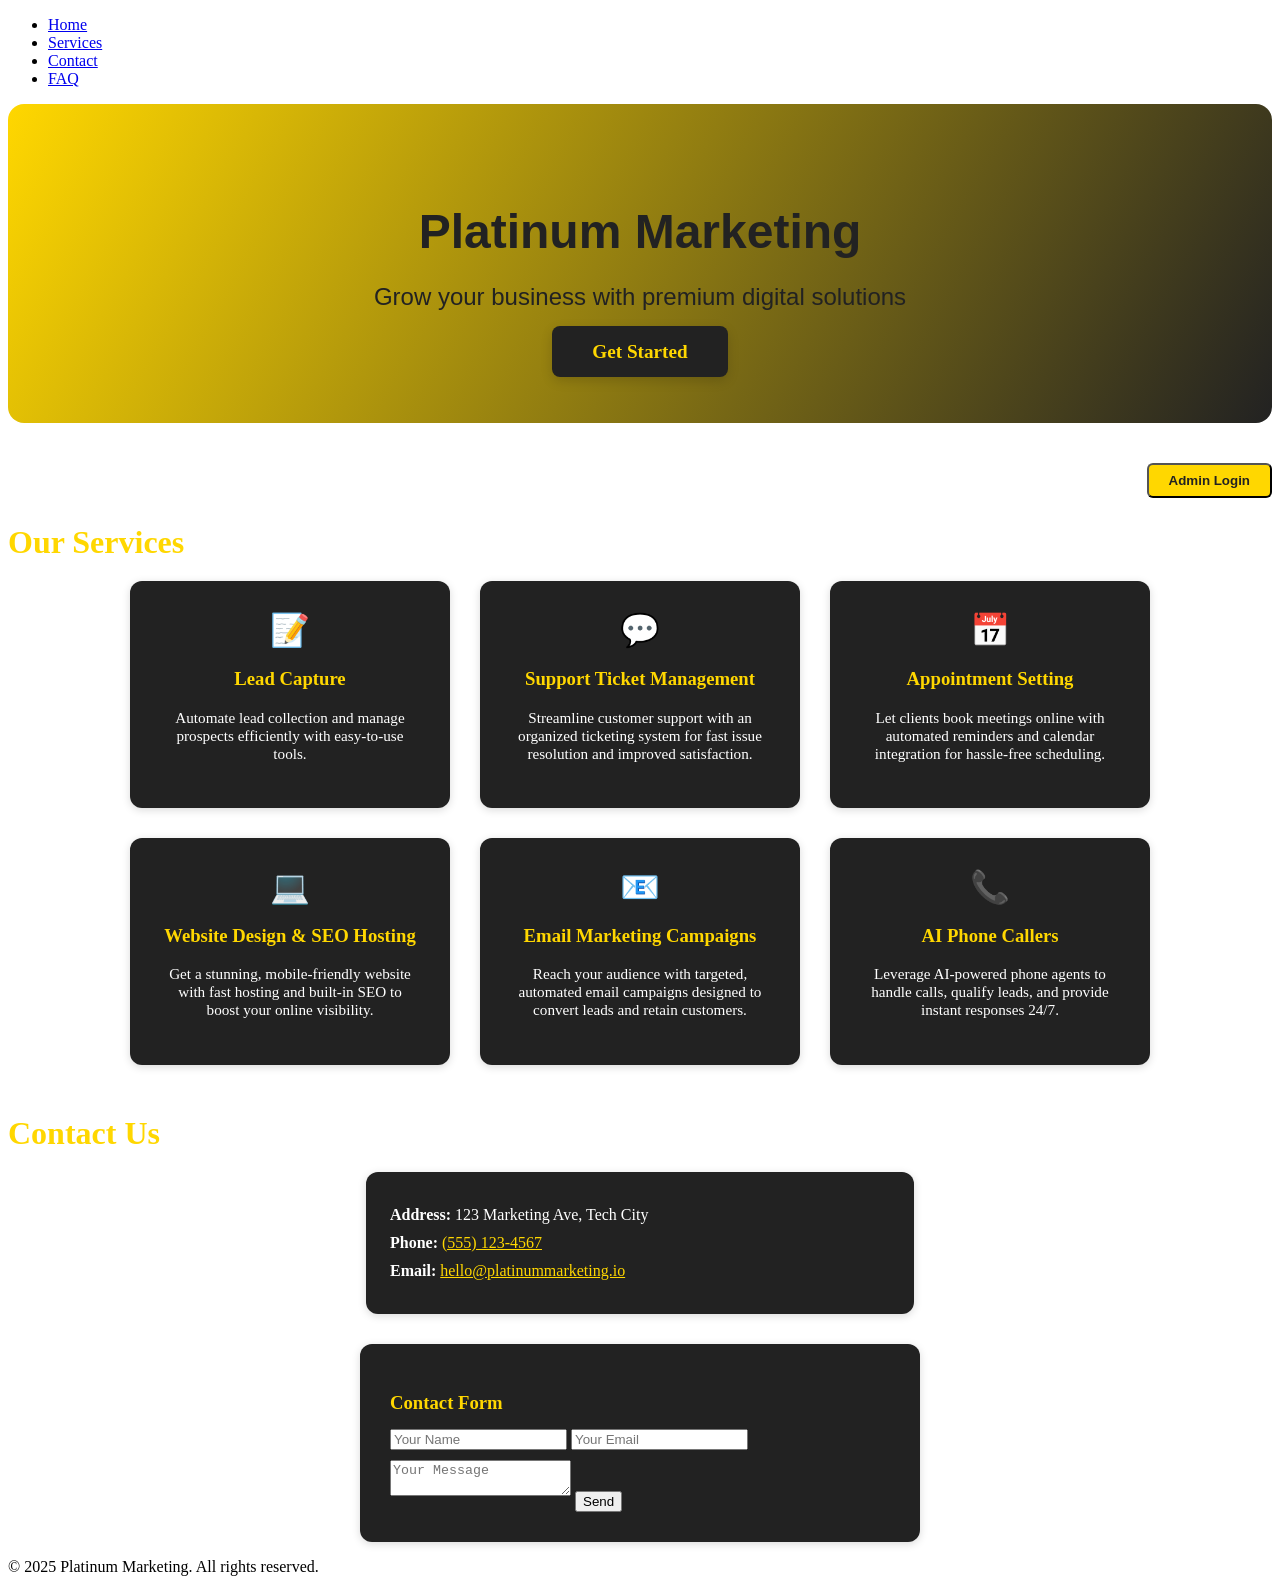
==== index.html @ 7affa3a7 "Add boilerplate code" ====
<!DOCTYPE html>
<html lang="en">
<head>
    <meta charset="UTF-8">
    <meta name="viewport" content="width=device-width, initial-scale=1.0">
    <title>Platinum Marketing</title>
    <link rel="stylesheet" href="style.css">
</head>
<body>
    <header>
        <nav>
            <ul>
                <li><a href="#home">Home</a></li>
                <li><a href="#services">Services</a></li>
                <li><a href="#contact">Contact</a></li>
                <li><a href="faq.html">FAQ</a></li>
            </ul>
        </nav>
    </header>
    <main>
        <section id="admin-leads" style="background: #222; color: #FFD700; padding: 30px; border-radius: 12px; max-width: 800px; margin: 40px auto; box-shadow: 0 2px 8px rgba(0,0,0,0.15);">
            <h2 style="font-size: 2em; color: #FFD700; margin-bottom: 20px;">Leads Admin</h2>
            <button id="export-leads" style="margin-bottom: 20px;">Export Leads (CSV)</button>
            <table id="leads-table" style="width:100%; background:#222; color:#FFD700; border-collapse:collapse;">
                <thead>
                    <tr style="background:#FFD700; color:#222;">
                        <th style="padding:8px;">Name</th>
                        <th style="padding:8px;">Email</th>
                        <th style="padding:8px;">Message</th>
                        <th style="padding:8px;">Date</th>
                    </tr>
                </thead>
                <tbody></tbody>
            </table>
        </section>
        <section id="hero" style="background: linear-gradient(120deg, #FFD700 0%, #222 100%); color: #222; padding: 60px 20px; text-align: center; border-radius: 16px; margin-bottom: 40px;">
            <h1 style="font-size: 3em; font-family: 'Segoe UI', Arial, sans-serif; font-weight: bold; margin-bottom: 20px;">Platinum Marketing</h1>
            <p style="font-size: 1.5em; font-family: 'Segoe UI', Arial, sans-serif; margin-bottom: 30px;">Grow your business with premium digital solutions</p>
            <a href="#contact" style="background: #222; color: #FFD700; padding: 15px 40px; border-radius: 8px; font-size: 1.2em; text-decoration: none; font-weight: bold; box-shadow: 0 4px 12px rgba(0,0,0,0.15); transition: background 0.3s;">Get Started</a>
        </section>
        <div style="text-align:right; margin: 20px 0;">
            <button onclick="showAdminLeads()" style="background:#FFD700; color:#222; padding:8px 20px; border-radius:6px; font-weight:bold; cursor:pointer;">Admin Login</button>
        </div>
        <section id="services">
            <h2 style="font-size: 2em; color: #FFD700; margin-bottom: 20px;">Our Services</h2>
            <div style="display: flex; flex-wrap: wrap; gap: 30px; justify-content: center;">
                <div class="service-card" style="background: #222; color: #FFD700; padding: 30px; border-radius: 12px; width: 260px; box-shadow: 0 2px 8px rgba(0,0,0,0.15); text-align: center;">
                    <span style="font-size: 2em;">&#128221;</span>
                    <h3>Lead Capture</h3>
                    <p style="font-size: 0.95em; color: #fff; margin-top: 10px;">Automate lead collection and manage prospects efficiently with easy-to-use tools.</p>
                </div>
                <div class="service-card" style="background: #222; color: #FFD700; padding: 30px; border-radius: 12px; width: 260px; box-shadow: 0 2px 8px rgba(0,0,0,0.15); text-align: center;">
                    <span style="font-size: 2em;">&#128172;</span>
                    <h3>Support Ticket Management</h3>
                    <p style="font-size: 0.95em; color: #fff; margin-top: 10px;">Streamline customer support with an organized ticketing system for fast issue resolution and improved satisfaction.</p>
                </div>
                <div class="service-card" style="background: #222; color: #FFD700; padding: 30px; border-radius: 12px; width: 260px; box-shadow: 0 2px 8px rgba(0,0,0,0.15); text-align: center;">
                    <span style="font-size: 2em;">&#128197;</span>
                    <h3>Appointment Setting</h3>
                    <p style="font-size: 0.95em; color: #fff; margin-top: 10px;">Let clients book meetings online with automated reminders and calendar integration for hassle-free scheduling.</p>
                </div>
                <div class="service-card" style="background: #222; color: #FFD700; padding: 30px; border-radius: 12px; width: 260px; box-shadow: 0 2px 8px rgba(0,0,0,0.15); text-align: center;">
                    <span style="font-size: 2em;">&#128187;</span>
                    <h3>Website Design & SEO Hosting</h3>
                    <p style="font-size: 0.95em; color: #fff; margin-top: 10px;">Get a stunning, mobile-friendly website with fast hosting and built-in SEO to boost your online visibility.</p>
                </div>
                <div class="service-card" style="background: #222; color: #FFD700; padding: 30px; border-radius: 12px; width: 260px; box-shadow: 0 2px 8px rgba(0,0,0,0.15); text-align: center;">
                    <span style="font-size: 2em;">&#128231;</span>
                    <h3>Email Marketing Campaigns</h3>
                    <p style="font-size: 0.95em; color: #fff; margin-top: 10px;">Reach your audience with targeted, automated email campaigns designed to convert leads and retain customers.</p>
                </div>
                <div class="service-card" style="background: #222; color: #FFD700; padding: 30px; border-radius: 12px; width: 260px; box-shadow: 0 2px 8px rgba(0,0,0,0.15); text-align: center;">
                    <span style="font-size: 2em;">&#128222;</span>
                    <h3>AI Phone Callers</h3>
                    <p style="font-size: 0.95em; color: #fff; margin-top: 10px;">Leverage AI-powered phone agents to handle calls, qualify leads, and provide instant responses 24/7.</p>
                </div>
            </div>
        </section>
        <section id="contact" style="margin-top: 50px;">
            <h2 style="font-size: 2em; color: #FFD700; margin-bottom: 20px;">Contact Us</h2>
            <div style="background: #222; color: #FFD700; padding: 24px; border-radius: 12px; max-width: 500px; margin: 0 auto 30px auto; box-shadow: 0 2px 8px rgba(0,0,0,0.15);">
                <p style="margin: 10px 0; color: #fff;"><strong>Address:</strong> 123 Marketing Ave, Tech City</p>
                <p style="margin: 10px 0; color: #fff;"><strong>Phone:</strong> <a href="tel:+15551234567" style="color: #FFD700; text-decoration: underline;">(555) 123-4567</a></p>
                <p style="margin: 10px 0; color: #fff;"><strong>Email:</strong> <a href="mailto:hello@platinummarketing.io" style="color: #FFD700; text-decoration: underline;">hello@platinummarketing.io</a></p>
            </div>
            <!-- Simple Contact Form Start -->
            <div style="background: #222; padding: 30px; border-radius: 12px; max-width: 500px; margin: auto; box-shadow: 0 2px 8px rgba(0,0,0,0.15);">
                <h3 style="color: #FFD700; margin-bottom: 15px;">Contact Form</h3>
                <form>
                    <input type="text" id="lead-name" placeholder="Your Name" required style="margin-bottom: 10px;">
                    <input type="email" id="lead-email" placeholder="Your Email" required style="margin-bottom: 10px;">
                    <textarea id="lead-message" placeholder="Your Message" required style="margin-bottom: 10px;"></textarea>
                    <button type="submit">Send</button>
                    <div id="lead-confirmation" style="display:none; color:#FFD700; margin-top:15px; font-weight:bold;">Thank you! Your message has been received.</div>
                </form>
            </div>
            <!-- Simple Contact Form End -->
        </section>
    </main>
    <footer>
        <p>&copy; 2025 Platinum Marketing. All rights reserved.</p>
    </footer>
        <script src="script.js"></script>
        <script>
            // Hide admin section by default and show on admin login
            document.addEventListener('DOMContentLoaded', function() {
                var adminSection = document.getElementById('admin-leads');
                if (adminSection) {
                    adminSection.style.display = 'none';
                }
                window.showAdminLeads = function() {
                    var password = prompt('Enter admin password:');
                    if (password === 'admin123') {
                        adminSection.style.display = 'block';
                    } else {
                        alert('Incorrect password.');
                    }
                }
            });
        </script>
</body>
</html>
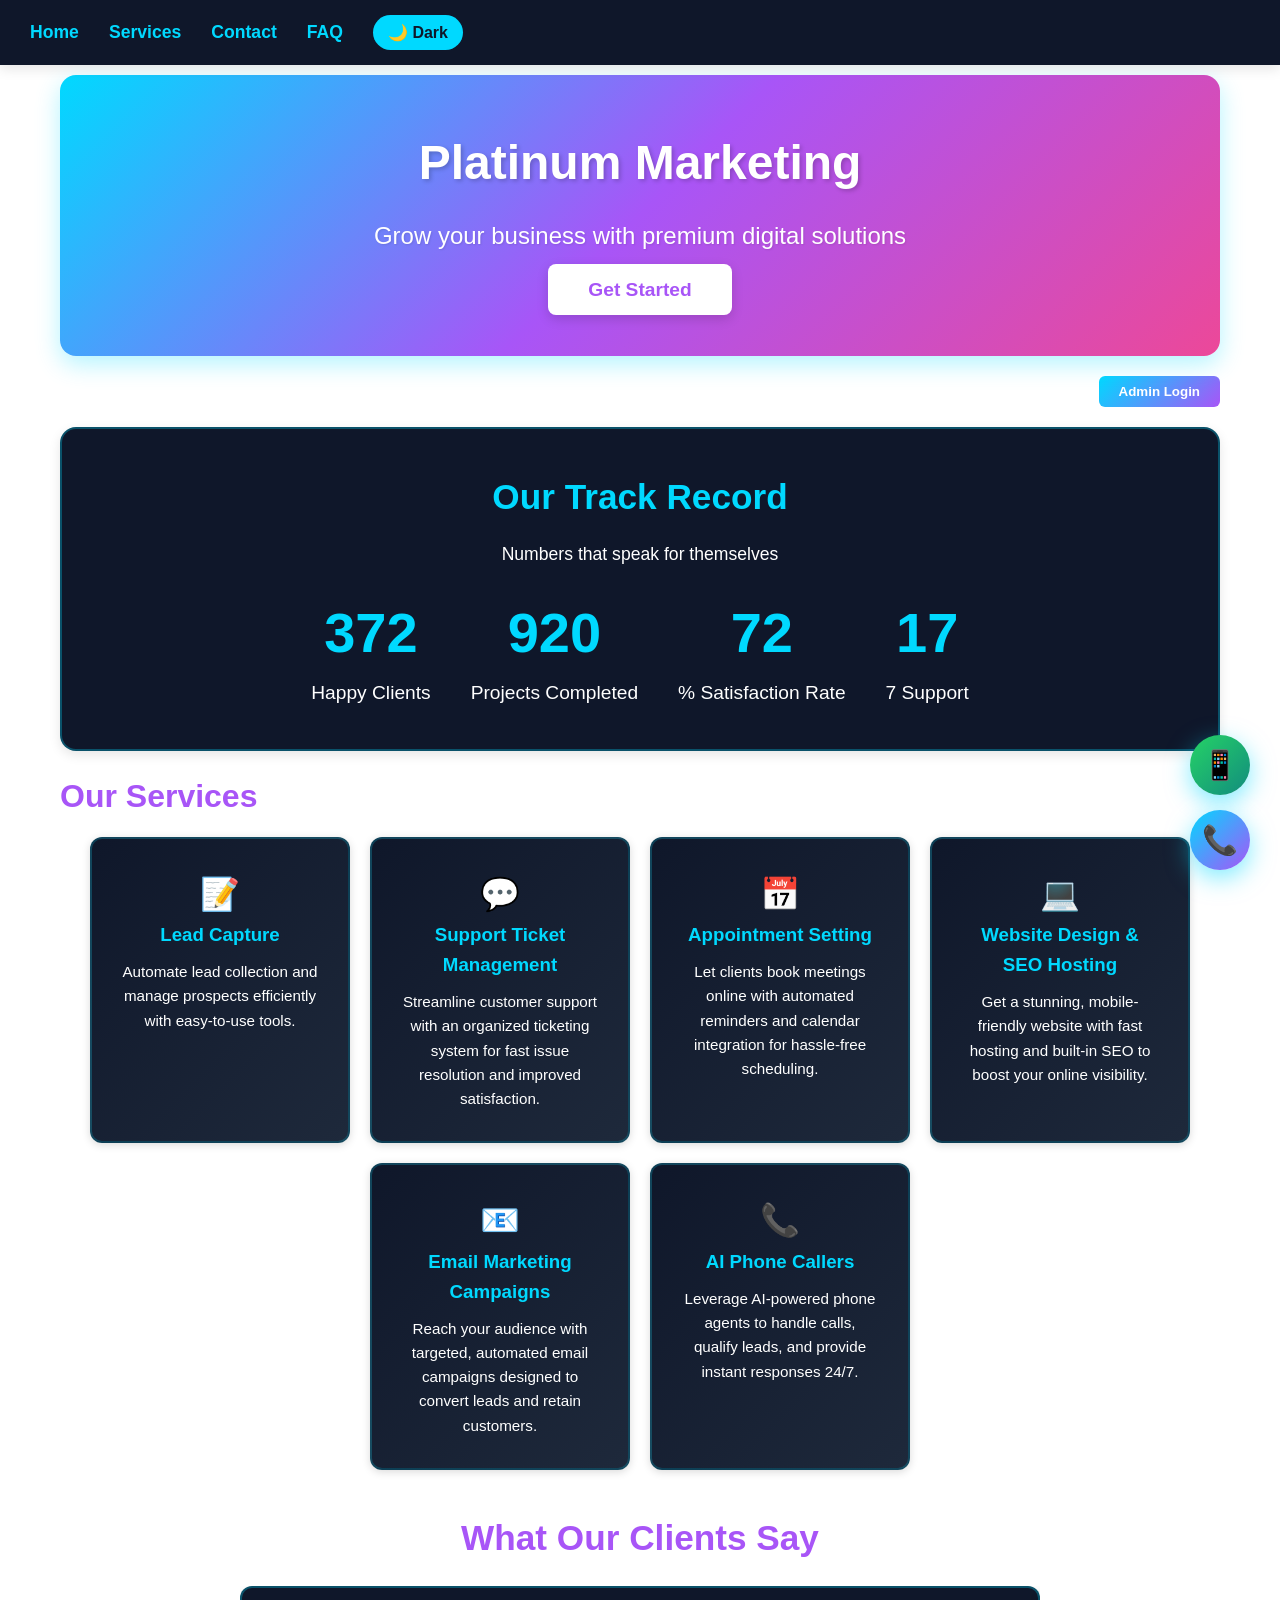
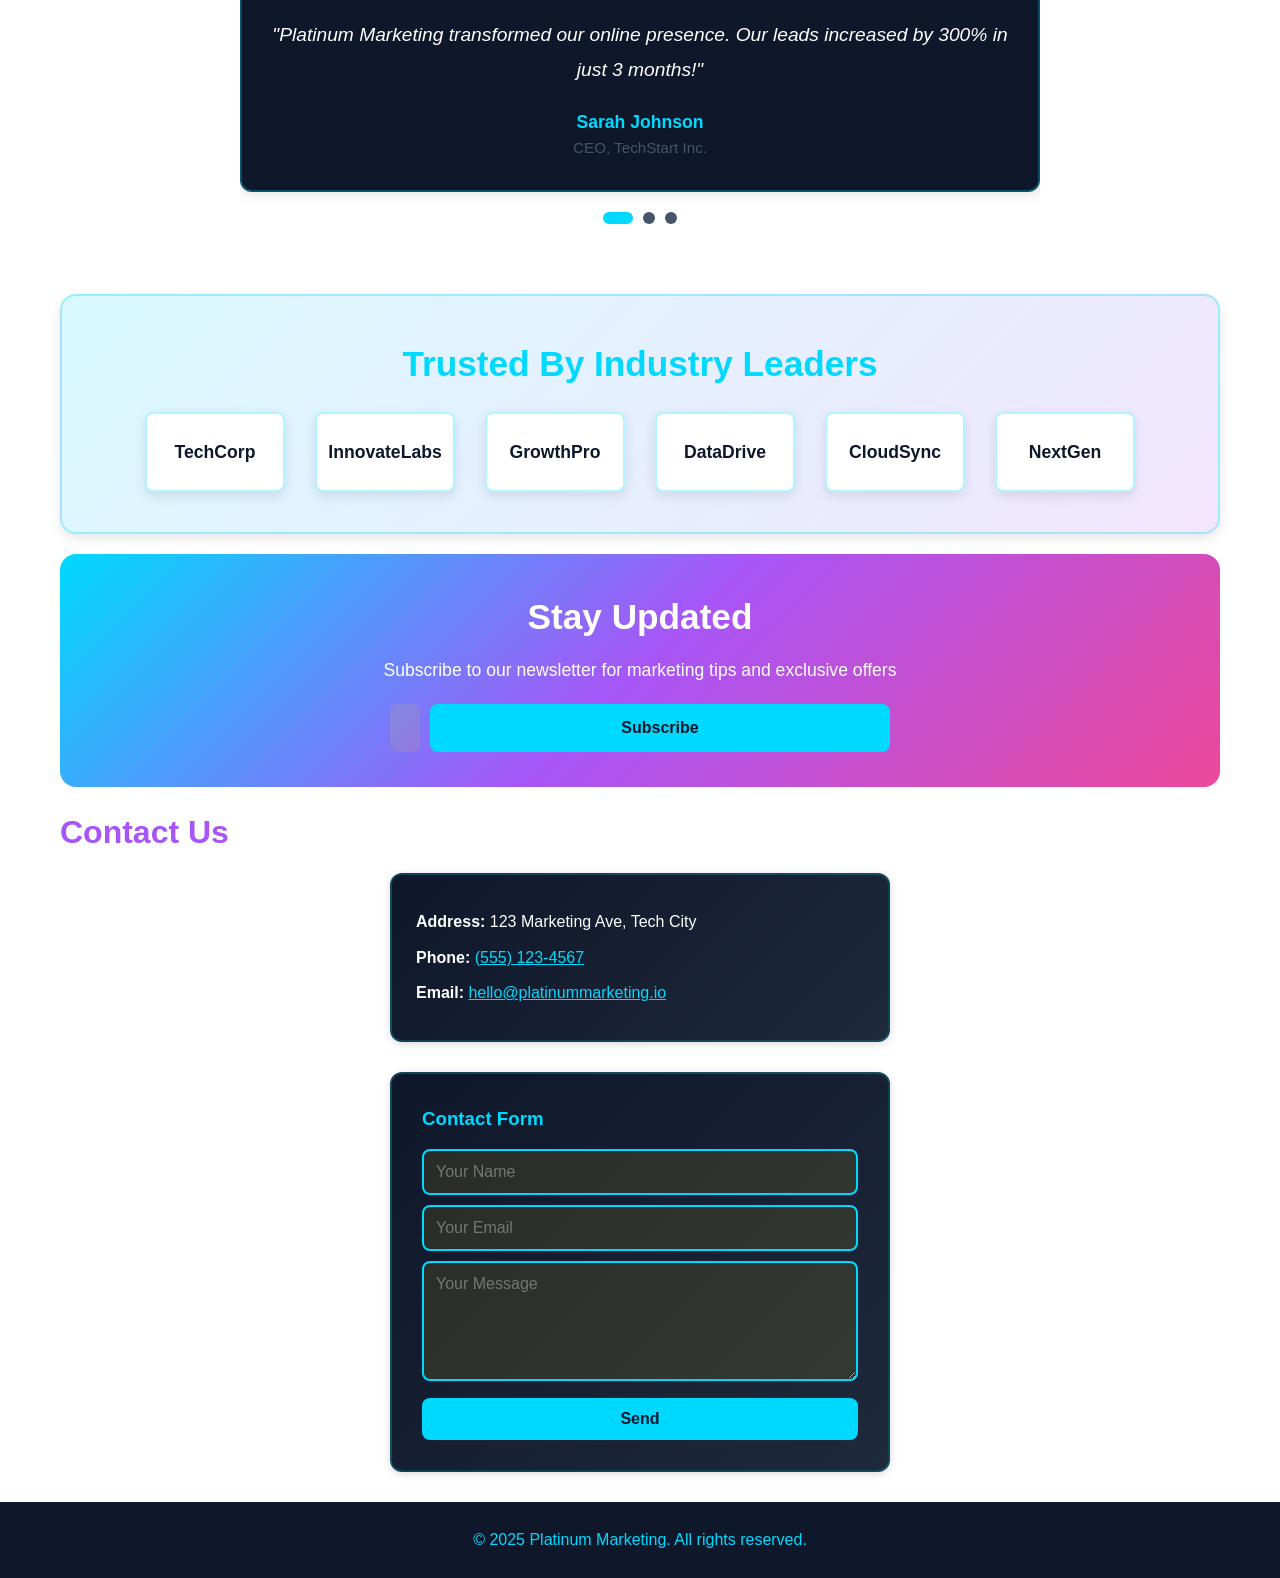
==== commit 6320185b: "Add the webpage" ====
--- a/index.html
+++ b/index.html
@@ -7,6 +7,9 @@
     <link rel="stylesheet" href="style.css">
 </head>
 <body>
+    <!-- Scroll Progress Bar -->
+    <div id="scroll-progress"></div>
+    
     <header>
         <nav>
             <ul>
@@ -14,16 +17,17 @@
                 <li><a href="#services">Services</a></li>
                 <li><a href="#contact">Contact</a></li>
                 <li><a href="faq.html">FAQ</a></li>
+                <li><button id="theme-toggle" onclick="toggleTheme()">🌙 Dark</button></li>
             </ul>
         </nav>
     </header>
     <main>
-        <section id="admin-leads" style="background: #222; color: #FFD700; padding: 30px; border-radius: 12px; max-width: 800px; margin: 40px auto; box-shadow: 0 2px 8px rgba(0,0,0,0.15);">
-            <h2 style="font-size: 2em; color: #FFD700; margin-bottom: 20px;">Leads Admin</h2>
-            <button id="export-leads" style="margin-bottom: 20px;">Export Leads (CSV)</button>
-            <table id="leads-table" style="width:100%; background:#222; color:#FFD700; border-collapse:collapse;">
+        <section id="admin-leads" style="background: linear-gradient(135deg, #0F172A 0%, #1E293B 100%); color: #00D9FF; padding: 30px; border-radius: 12px; max-width: 800px; margin: 40px auto; box-shadow: 0 2px 8px rgba(0,0,0,0.15); border: 2px solid rgba(0, 217, 255, 0.3);">
+            <h2 style="font-size: 2em; color: #00D9FF; margin-bottom: 20px;">Leads Admin</h2>
+            <button id="export-leads" style="margin-bottom: 20px; background: linear-gradient(135deg, #00D9FF, #A855F7); color: white; border: none; padding: 10px 20px; border-radius: 6px; cursor: pointer; font-weight: bold;">Export Leads (CSV)</button>
+            <table id="leads-table" style="width:100%; background:#0F172A; color:#00D9FF; border-collapse:collapse;">
                 <thead>
-                    <tr style="background:#FFD700; color:#222;">
+                    <tr style="background: linear-gradient(135deg, #00D9FF, #A855F7); color: white;">
                         <th style="padding:8px;">Name</th>
                         <th style="padding:8px;">Email</th>
                         <th style="padding:8px;">Message</th>
@@ -33,75 +37,161 @@
                 <tbody></tbody>
             </table>
         </section>
-        <section id="hero" style="background: linear-gradient(120deg, #FFD700 0%, #222 100%); color: #222; padding: 60px 20px; text-align: center; border-radius: 16px; margin-bottom: 40px;">
-            <h1 style="font-size: 3em; font-family: 'Segoe UI', Arial, sans-serif; font-weight: bold; margin-bottom: 20px;">Platinum Marketing</h1>
-            <p style="font-size: 1.5em; font-family: 'Segoe UI', Arial, sans-serif; margin-bottom: 30px;">Grow your business with premium digital solutions</p>
-            <a href="#contact" style="background: #222; color: #FFD700; padding: 15px 40px; border-radius: 8px; font-size: 1.2em; text-decoration: none; font-weight: bold; box-shadow: 0 4px 12px rgba(0,0,0,0.15); transition: background 0.3s;">Get Started</a>
-        </section>
-        <div style="text-align:right; margin: 20px 0;">
-            <button onclick="showAdminLeads()" style="background:#FFD700; color:#222; padding:8px 20px; border-radius:6px; font-weight:bold; cursor:pointer;">Admin Login</button>
+        <section id="home"></section>
+        <section id="hero" style="background: linear-gradient(135deg, #00D9FF 0%, #A855F7 50%, #EC4899 100%); color: white; padding: 50px 20px; text-align: center; border-radius: 16px; margin-bottom: 20px; box-shadow: 0 8px 24px rgba(0, 217, 255, 0.3);">
+            <h1 style="font-size: 3em; font-family: 'Segoe UI', Arial, sans-serif; font-weight: bold; margin-bottom: 15px; text-shadow: 2px 2px 4px rgba(0,0,0,0.2);">Platinum Marketing</h1>
+            <p style="font-size: 1.5em; font-family: 'Segoe UI', Arial, sans-serif; margin-bottom: 20px; text-shadow: 1px 1px 2px rgba(0,0,0,0.1);">Grow your business with premium digital solutions</p>
+            <a href="#contact" style="background: white; color: #A855F7; padding: 15px 40px; border-radius: 8px; font-size: 1.2em; text-decoration: none; font-weight: bold; box-shadow: 0 4px 12px rgba(0,0,0,0.15); transition: background 0.3s;">Get Started</a>
+        </section>
+        <div style="text-align:right; margin: 10px 0 15px;">
+            <button onclick="showAdminLeads()" style="background: linear-gradient(135deg, #00D9FF, #A855F7); color: white; padding: 8px 20px; border-radius: 6px; font-weight: bold; cursor: pointer; border: none;">Admin Login</button>
         </div>
+        
+        <!-- Statistics Section -->
+        <section id="statistics" class="fade-in">
+            <h2 style="font-size: 2.2em; color: #00D9FF; margin-bottom: 15px;">Our Track Record</h2>
+            <p style="font-size: 1.1em; color: #fff; margin-bottom: 15px;">Numbers that speak for themselves</p>
+            <div class="stats-container">
+                <div class="stat-item">
+                    <span class="stat-number" data-target="500">0</span>
+                    <span class="stat-label">Happy Clients</span>
+                </div>
+                <div class="stat-item">
+                    <span class="stat-number" data-target="1250">0</span>
+                    <span class="stat-label">Projects Completed</span>
+                </div>
+                <div class="stat-item">
+                    <span class="stat-number" data-target="98">0</span>
+                    <span class="stat-label">% Satisfaction Rate</span>
+                </div>
+                <div class="stat-item">
+                    <span class="stat-number" data-target="24">0</span>
+                    <span class="stat-label">7 Support</span>
+                </div>
+            </div>
+        </section>
+        
         <section id="services">
-            <h2 style="font-size: 2em; color: #FFD700; margin-bottom: 20px;">Our Services</h2>
-            <div style="display: flex; flex-wrap: wrap; gap: 30px; justify-content: center;">
-                <div class="service-card" style="background: #222; color: #FFD700; padding: 30px; border-radius: 12px; width: 260px; box-shadow: 0 2px 8px rgba(0,0,0,0.15); text-align: center;">
-                    <span style="font-size: 2em;">&#128221;</span>
+            <h2 style="font-size: 2em; color: #A855F7; margin-bottom: 15px;">Our Services</h2>
+            <div style="display: flex; flex-wrap: wrap; gap: 20px; justify-content: center;">
+                <div class="service-card" style="background: linear-gradient(135deg, #0F172A 0%, #1E293B 100%); color: #00D9FF; padding: 30px; border-radius: 12px; width: 260px; box-shadow: 0 2px 8px rgba(0,0,0,0.15); text-align: center; border: 2px solid rgba(0, 217, 255, 0.2);">
+                    <span style="font-size: 2em;">📝</span>
                     <h3>Lead Capture</h3>
                     <p style="font-size: 0.95em; color: #fff; margin-top: 10px;">Automate lead collection and manage prospects efficiently with easy-to-use tools.</p>
                 </div>
-                <div class="service-card" style="background: #222; color: #FFD700; padding: 30px; border-radius: 12px; width: 260px; box-shadow: 0 2px 8px rgba(0,0,0,0.15); text-align: center;">
+                <div class="service-card" style="background: linear-gradient(135deg, #0F172A 0%, #1E293B 100%); color: #00D9FF; padding: 30px; border-radius: 12px; width: 260px; box-shadow: 0 2px 8px rgba(0,0,0,0.15); text-align: center; border: 2px solid rgba(0, 217, 255, 0.2);">
                     <span style="font-size: 2em;">&#128172;</span>
                     <h3>Support Ticket Management</h3>
                     <p style="font-size: 0.95em; color: #fff; margin-top: 10px;">Streamline customer support with an organized ticketing system for fast issue resolution and improved satisfaction.</p>
                 </div>
-                <div class="service-card" style="background: #222; color: #FFD700; padding: 30px; border-radius: 12px; width: 260px; box-shadow: 0 2px 8px rgba(0,0,0,0.15); text-align: center;">
+                <div class="service-card" style="background: linear-gradient(135deg, #0F172A 0%, #1E293B 100%); color: #00D9FF; padding: 30px; border-radius: 12px; width: 260px; box-shadow: 0 2px 8px rgba(0,0,0,0.15); text-align: center; border: 2px solid rgba(0, 217, 255, 0.2);">
                     <span style="font-size: 2em;">&#128197;</span>
                     <h3>Appointment Setting</h3>
                     <p style="font-size: 0.95em; color: #fff; margin-top: 10px;">Let clients book meetings online with automated reminders and calendar integration for hassle-free scheduling.</p>
                 </div>
-                <div class="service-card" style="background: #222; color: #FFD700; padding: 30px; border-radius: 12px; width: 260px; box-shadow: 0 2px 8px rgba(0,0,0,0.15); text-align: center;">
+                <div class="service-card" style="background: linear-gradient(135deg, #0F172A 0%, #1E293B 100%); color: #00D9FF; padding: 30px; border-radius: 12px; width: 260px; box-shadow: 0 2px 8px rgba(0,0,0,0.15); text-align: center; border: 2px solid rgba(0, 217, 255, 0.2);">
                     <span style="font-size: 2em;">&#128187;</span>
                     <h3>Website Design & SEO Hosting</h3>
                     <p style="font-size: 0.95em; color: #fff; margin-top: 10px;">Get a stunning, mobile-friendly website with fast hosting and built-in SEO to boost your online visibility.</p>
                 </div>
-                <div class="service-card" style="background: #222; color: #FFD700; padding: 30px; border-radius: 12px; width: 260px; box-shadow: 0 2px 8px rgba(0,0,0,0.15); text-align: center;">
+                <div class="service-card" style="background: linear-gradient(135deg, #0F172A 0%, #1E293B 100%); color: #00D9FF; padding: 30px; border-radius: 12px; width: 260px; box-shadow: 0 2px 8px rgba(0,0,0,0.15); text-align: center; border: 2px solid rgba(0, 217, 255, 0.2);">
                     <span style="font-size: 2em;">&#128231;</span>
                     <h3>Email Marketing Campaigns</h3>
                     <p style="font-size: 0.95em; color: #fff; margin-top: 10px;">Reach your audience with targeted, automated email campaigns designed to convert leads and retain customers.</p>
                 </div>
-                <div class="service-card" style="background: #222; color: #FFD700; padding: 30px; border-radius: 12px; width: 260px; box-shadow: 0 2px 8px rgba(0,0,0,0.15); text-align: center;">
+                <div class="service-card" style="background: linear-gradient(135deg, #0F172A 0%, #1E293B 100%); color: #00D9FF; padding: 30px; border-radius: 12px; width: 260px; box-shadow: 0 2px 8px rgba(0,0,0,0.15); text-align: center; border: 2px solid rgba(0, 217, 255, 0.2);">
                     <span style="font-size: 2em;">&#128222;</span>
                     <h3>AI Phone Callers</h3>
                     <p style="font-size: 0.95em; color: #fff; margin-top: 10px;">Leverage AI-powered phone agents to handle calls, qualify leads, and provide instant responses 24/7.</p>
                 </div>
             </div>
         </section>
-        <section id="contact" style="margin-top: 50px;">
-            <h2 style="font-size: 2em; color: #FFD700; margin-bottom: 20px;">Contact Us</h2>
-            <div style="background: #222; color: #FFD700; padding: 24px; border-radius: 12px; max-width: 500px; margin: 0 auto 30px auto; box-shadow: 0 2px 8px rgba(0,0,0,0.15);">
+        
+        <!-- Testimonials Carousel -->
+        <section id="testimonials" class="fade-in">
+            <h2 style="font-size: 2.2em; color: #A855F7; margin-bottom: 15px;">What Our Clients Say</h2>
+            <div class="testimonial-carousel">
+                <div class="testimonial-track">
+                    <div class="testimonial-slide">
+                        <p class="testimonial-text">"Platinum Marketing transformed our online presence. Our leads increased by 300% in just 3 months!"</p>
+                        <p class="testimonial-author">Sarah Johnson</p>
+                        <p class="testimonial-role">CEO, TechStart Inc.</p>
+                    </div>
+                    <div class="testimonial-slide">
+                        <p class="testimonial-text">"The AI phone caller feature is a game-changer. We never miss a potential customer anymore."</p>
+                        <p class="testimonial-author">Michael Chen</p>
+                        <p class="testimonial-role">Founder, GrowthHub</p>
+                    </div>
+                    <div class="testimonial-slide">
+                        <p class="testimonial-text">"Professional, responsive, and results-driven. Best investment we've made for our business."</p>
+                        <p class="testimonial-author">Emily Rodriguez</p>
+                        <p class="testimonial-role">Marketing Director, InnovateCo</p>
+                    </div>
+                </div>
+                <div class="carousel-dots">
+                    <span class="dot active"></span>
+                    <span class="dot"></span>
+                    <span class="dot"></span>
+                </div>
+            </div>
+        </section>
+        
+        <!-- Client Logos -->
+        <section id="clients" class="fade-in">
+            <h2 style="font-size: 2.2em; color: #00D9FF; margin-bottom: 15px;">Trusted By Industry Leaders</h2>
+            <div class="logos-container">
+                <div class="client-logo">TechCorp</div>
+                <div class="client-logo">InnovateLabs</div>
+                <div class="client-logo">GrowthPro</div>
+                <div class="client-logo">DataDrive</div>
+                <div class="client-logo">CloudSync</div>
+                <div class="client-logo">NextGen</div>
+            </div>
+        </section>
+        
+        <!-- Newsletter Section -->
+        <section id="newsletter" class="fade-in">
+            <h2>Stay Updated</h2>
+            <p>Subscribe to our newsletter for marketing tips and exclusive offers</p>
+            <form class="newsletter-form">
+                <input type="email" placeholder="Enter your email" required>
+                <button type="submit">Subscribe</button>
+            </form>
+        </section>
+        
+        <section id="contact" style="margin-top: 20px;">
+            <h2 style="font-size: 2em; color: #A855F7; margin-bottom: 15px;">Contact Us</h2>
+            <div style="background: linear-gradient(135deg, #0F172A 0%, #1E293B 100%); color: #00D9FF; padding: 24px; border-radius: 12px; max-width: 500px; margin: 0 auto 30px auto; box-shadow: 0 2px 8px rgba(0,0,0,0.15); border: 2px solid rgba(0, 217, 255, 0.2);">
                 <p style="margin: 10px 0; color: #fff;"><strong>Address:</strong> 123 Marketing Ave, Tech City</p>
-                <p style="margin: 10px 0; color: #fff;"><strong>Phone:</strong> <a href="tel:+15551234567" style="color: #FFD700; text-decoration: underline;">(555) 123-4567</a></p>
-                <p style="margin: 10px 0; color: #fff;"><strong>Email:</strong> <a href="mailto:hello@platinummarketing.io" style="color: #FFD700; text-decoration: underline;">hello@platinummarketing.io</a></p>
+                <p style="margin: 10px 0; color: #fff;"><strong>Phone:</strong> <a href="tel:+15551234567" style="color: #00D9FF; text-decoration: underline;">(555) 123-4567</a></p>
+                <p style="margin: 10px 0; color: #fff;"><strong>Email:</strong> <a href="mailto:hello@platinummarketing.io" style="color: #00D9FF; text-decoration: underline;">hello@platinummarketing.io</a></p>
             </div>
             <!-- Simple Contact Form Start -->
-            <div style="background: #222; padding: 30px; border-radius: 12px; max-width: 500px; margin: auto; box-shadow: 0 2px 8px rgba(0,0,0,0.15);">
-                <h3 style="color: #FFD700; margin-bottom: 15px;">Contact Form</h3>
+            <div style="background: linear-gradient(135deg, #0F172A 0%, #1E293B 100%); padding: 30px; border-radius: 12px; max-width: 500px; margin: auto; box-shadow: 0 2px 8px rgba(0,0,0,0.15); border: 2px solid rgba(0, 217, 255, 0.2);">
+                <h3 style="color: #00D9FF; margin-bottom: 15px;">Contact Form</h3>
                 <form>
                     <input type="text" id="lead-name" placeholder="Your Name" required style="margin-bottom: 10px;">
                     <input type="email" id="lead-email" placeholder="Your Email" required style="margin-bottom: 10px;">
                     <textarea id="lead-message" placeholder="Your Message" required style="margin-bottom: 10px;"></textarea>
                     <button type="submit">Send</button>
-                    <div id="lead-confirmation" style="display:none; color:#FFD700; margin-top:15px; font-weight:bold;">Thank you! Your message has been received.</div>
+                    <div id="lead-confirmation" style="display:none; color:#00D9FF; margin-top:15px; font-weight:bold;">Thank you! Your message has been received.</div>
                 </form>
             </div>
             <!-- Simple Contact Form End -->
         </section>
     </main>
+    
+    <!-- Floating Action Buttons -->
+    <div class="floating-buttons">
+        <a href="https://wa.me/15551234567" class="floating-btn whatsapp-btn" target="_blank" title="Chat on WhatsApp">📱</a>
+        <a href="tel:+15551234567" class="floating-btn call-btn" title="Call Us">📞</a>
+    </div>
+    
     <footer>
         <p>&copy; 2025 Platinum Marketing. All rights reserved.</p>
     </footer>
-        <script src="script.js"></script>
-        <script>
+    <script src="script.js"></script>
+    <script>
             // Hide admin section by default and show on admin login
             document.addEventListener('DOMContentLoaded', function() {
                 var adminSection = document.getElementById('admin-leads');
--- a/style.css
+++ b/style.css
@@ -0,0 +1,507 @@
+/* ===== CSS Variables for Theme ===== */
+:root {
+    --primary-gold: #00D9FF;
+    --primary-dark: #0F172A;
+    --accent-purple: #A855F7;
+    --accent-pink: #EC4899;
+    --accent-orange: #F97316;
+    --accent-green: #10B981;
+    --bg-light: #FFFFFF;
+    --bg-section: #F8FAFC;
+    --text-dark: #0F172A;
+    --text-light: #fff;
+    --text-muted: #475569;
+    --border-color: rgba(0, 217, 255, 0.3);
+    --shadow: 0 4px 12px rgba(0,0,0,0.1);
+    --shadow-hover: 0 8px 24px rgba(0, 217, 255, 0.5);
+}
+
+[data-theme="dark"] {
+    --bg-light: #0F172A;
+    --bg-section: #1E293B;
+    --text-dark: #F1F5F9;
+    --text-light: #F1F5F9;
+    --text-muted: #94A3B8;
+    --border-color: rgba(0, 217, 255, 0.3);
+    --shadow: 0 2px 8px rgba(0,0,0,0.4);
+    --shadow-hover: 0 8px 20px rgba(0, 217, 255, 0.5);
+}
+
+/* ===== Global Styles ===== */
+* {
+    margin: 0;
+    padding: 0;
+    box-sizing: border-box;
+}
+
+body {
+    font-family: 'Segoe UI', Arial, sans-serif;
+    background: var(--bg-light);
+    color: var(--text-dark);
+    line-height: 1.6;
+    overflow-x: hidden;
+    transition: background 0.3s ease, color 0.3s ease;
+}
+
+main {
+    padding: 10px 20px;
+    max-width: 1200px;
+    margin: 0 auto;
+}
+
+/* ===== Scroll Progress Bar ===== */
+#scroll-progress {
+    position: fixed;
+    top: 0;
+    left: 0;
+    height: 4px;
+    background: linear-gradient(90deg, var(--primary-gold), var(--accent-purple), var(--accent-pink));
+    width: 0%;
+    z-index: 9999;
+    transition: width 0.1s ease;
+}
+
+/* ===== Sticky Header ===== */
+header {
+    position: sticky;
+    top: 0;
+    background: var(--primary-dark);
+    box-shadow: var(--shadow);
+    z-index: 1000;
+    transition: all 0.3s ease;
+}
+
+header.scrolled {
+    box-shadow: 0 4px 12px rgba(0,0,0,0.3);
+}
+
+nav {
+    display: flex;
+    justify-content: space-between;
+    align-items: center;
+    padding: 15px 30px;
+    max-width: 1400px;
+    margin: 0 auto;
+}
+
+nav ul {
+    display: flex;
+    list-style: none;
+    gap: 30px;
+    align-items: center;
+}
+
+nav ul li a {
+    color: var(--primary-gold);
+    text-decoration: none;
+    font-weight: 600;
+    font-size: 1.1em;
+    transition: color 0.3s ease, transform 0.3s ease;
+    display: inline-block;
+}
+
+nav ul li a:hover {
+    color: var(--accent-purple);
+    transform: translateY(-2px);
+}
+
+/* ===== Dark Mode Toggle ===== */
+#theme-toggle {
+    background: var(--primary-gold);
+    color: var(--primary-dark);
+    border: none;
+    padding: 8px 15px;
+    border-radius: 20px;
+    cursor: pointer;
+    font-weight: bold;
+    font-size: 1em;
+    transition: all 0.3s ease;
+}
+
+#theme-toggle:hover {
+    background: var(--accent-purple);
+    color: white;
+    transform: scale(1.05);
+}
+
+/* ===== Floating Action Buttons ===== */
+.floating-buttons {
+    position: fixed;
+    bottom: 30px;
+    right: 30px;
+    display: flex;
+    flex-direction: column;
+    gap: 15px;
+    z-index: 999;
+}
+
+.floating-btn {
+    width: 60px;
+    height: 60px;
+    border-radius: 50%;
+    display: flex;
+    align-items: center;
+    justify-content: center;
+    font-size: 1.8em;
+    cursor: pointer;
+    box-shadow: var(--shadow-hover);
+    transition: all 0.3s ease;
+    text-decoration: none;
+    animation: float 3s ease-in-out infinite;
+}
+
+.floating-btn:hover {
+    transform: scale(1.1) rotate(10deg);
+}
+
+.whatsapp-btn {
+    background: linear-gradient(135deg, #25D366, #128C7E);
+    color: white;
+}
+
+.call-btn {
+    background: linear-gradient(135deg, var(--primary-gold), var(--accent-purple));
+    color: white;
+}
+
+@keyframes float {
+    0%, 100% { transform: translateY(0); }
+    50% { transform: translateY(-10px); }
+}
+
+/* ===== Scroll Animations ===== */
+.fade-in {
+    opacity: 0;
+    transform: translateY(30px);
+    transition: opacity 0.6s ease, transform 0.6s ease;
+}
+
+.fade-in.visible {
+    opacity: 1;
+    transform: translateY(0);
+}
+
+/* ===== Service Cards Enhanced ===== */
+.service-card {
+    transition: all 0.4s ease !important;
+    cursor: pointer;
+}
+
+.service-card:hover {
+    transform: translateY(-10px) scale(1.03) !important;
+    box-shadow: var(--shadow-hover) !important;
+}
+
+.service-card span {
+    display: inline-block;
+    transition: transform 0.4s ease;
+}
+
+.service-card:hover span {
+    transform: scale(1.2) rotate(10deg);
+}
+
+/* ===== Statistics Section ===== */
+#statistics {
+    background: var(--primary-dark);
+    color: var(--text-light);
+    padding: 40px 20px;
+    border-radius: 16px;
+    margin: 20px 0;
+    text-align: center;
+    border: 2px solid var(--border-color);
+    box-shadow: var(--shadow);
+}
+
+.stats-container {
+    display: flex;
+    flex-wrap: wrap;
+    justify-content: center;
+    gap: 40px;
+    margin-top: 20px;
+}
+
+.stat-item {
+    text-align: center;
+}
+
+.stat-number {
+    font-size: 3.5em;
+    font-weight: bold;
+    color: var(--primary-gold);
+    display: block;
+}
+
+.stat-label {
+    font-size: 1.2em;
+    color: var(--text-light);
+    margin-top: 10px;
+}
+
+/* ===== Testimonials Carousel ===== */
+#testimonials {
+    padding: 40px 20px 30px;
+    text-align: center;
+}
+
+.testimonial-carousel {
+    position: relative;
+    max-width: 800px;
+    margin: 20px auto;
+    overflow: hidden;
+}
+
+.testimonial-track {
+    display: flex;
+    transition: transform 0.5s ease;
+}
+
+.testimonial-slide {
+    min-width: 100%;
+    padding: 30px;
+    background: var(--primary-dark);
+    color: var(--text-light);
+    border-radius: 12px;
+    box-shadow: var(--shadow);
+    border: 2px solid var(--border-color);
+}
+
+.testimonial-text {
+    font-size: 1.2em;
+    font-style: italic;
+    margin-bottom: 20px;
+    line-height: 1.8;
+}
+
+.testimonial-author {
+    color: var(--primary-gold);
+    font-weight: bold;
+    font-size: 1.1em;
+}
+
+.testimonial-role {
+    color: var(--text-muted);
+    font-size: 0.95em;
+}
+
+.carousel-dots {
+    display: flex;
+    justify-content: center;
+    gap: 10px;
+    margin-top: 20px;
+}
+
+.dot {
+    width: 12px;
+    height: 12px;
+    border-radius: 50%;
+    background: var(--text-muted);
+    cursor: pointer;
+    transition: all 0.3s ease;
+}
+
+.dot.active {
+    background: var(--primary-gold);
+    width: 30px;
+    border-radius: 6px;
+}
+
+/* ===== Client Logos ===== */
+#clients {
+    padding: 40px 20px;
+    text-align: center;
+    background: linear-gradient(135deg, rgba(0, 217, 255, 0.15) 0%, rgba(168, 85, 247, 0.15) 100%);
+    border-radius: 16px;
+    margin: 20px 0;
+    border: 2px solid var(--border-color);
+    box-shadow: var(--shadow);
+}
+
+.logos-container {
+    display: flex;
+    flex-wrap: wrap;
+    justify-content: center;
+    align-items: center;
+    gap: 30px;
+    margin-top: 20px;
+}
+
+.client-logo {
+    width: 140px;
+    height: 80px;
+    background: white;
+    border-radius: 8px;
+    display: flex;
+    align-items: center;
+    justify-content: center;
+    padding: 15px;
+    box-shadow: var(--shadow);
+    transition: all 0.3s ease;
+    font-weight: bold;
+    color: var(--primary-dark);
+    font-size: 1.1em;
+    border: 2px solid var(--border-color);
+}
+
+.client-logo:hover {
+    transform: scale(1.1);
+    box-shadow: var(--shadow-hover);
+}
+
+/* ===== Newsletter Section ===== */
+#newsletter {
+    background: linear-gradient(135deg, var(--primary-gold) 0%, var(--accent-purple) 50%, var(--accent-pink) 100%);
+    padding: 35px 20px;
+    border-radius: 16px;
+    text-align: center;
+    margin: 20px 0;
+    color: white;
+}
+
+#newsletter h2 {
+    font-size: 2.2em;
+    margin-bottom: 10px;
+}
+
+#newsletter p {
+    font-size: 1.1em;
+    margin-bottom: 20px;
+}
+
+.newsletter-form {
+    display: flex;
+    max-width: 500px;
+    margin: 0 auto;
+    gap: 10px;
+}
+
+.newsletter-form input {
+    flex: 1;
+    padding: 15px;
+    border: none;
+    border-radius: 8px;
+    font-size: 1em;
+    outline: none;
+}
+
+.newsletter-form button {
+    padding: 15px 30px;
+    background: white;
+    color: var(--accent-purple);
+    border: none;
+    border-radius: 8px;
+    font-weight: bold;
+    font-size: 1em;
+    cursor: pointer;
+    transition: all 0.3s ease;
+}
+
+.newsletter-form button:hover {
+    background: var(--primary-dark);
+    color: var(--primary-gold);
+    transform: scale(1.05);
+}
+
+/* ===== Footer ===== */
+footer {
+    background: var(--primary-dark);
+    color: var(--primary-gold);
+    text-align: center;
+    padding: 25px;
+    margin-top: 20px;
+}
+
+/* ===== Form Styles ===== */
+input, textarea, button[type="submit"] {
+    width: 100%;
+    padding: 12px;
+    border: 2px solid var(--primary-gold);
+    border-radius: 8px;
+    font-size: 1em;
+    font-family: 'Segoe UI', Arial, sans-serif;
+    background: rgba(255, 215, 0, 0.1);
+    color: var(--text-light);
+    transition: all 0.3s ease;
+}
+
+input:focus, textarea:focus {
+    outline: none;
+    border-color: var(--accent-purple);
+    background: rgba(0, 217, 255, 0.1);
+    transform: scale(1.02);
+}
+
+button[type="submit"] {
+    background: var(--primary-gold);
+    color: var(--primary-dark);
+    font-weight: bold;
+    cursor: pointer;
+    border: none;
+}
+
+button[type="submit"]:hover {
+    background: var(--accent-purple);
+    transform: scale(1.05);
+}
+
+textarea {
+    min-height: 120px;
+    resize: vertical;
+}
+
+/* ===== Responsive Design ===== */
+@media (max-width: 768px) {
+    nav ul {
+        gap: 15px;
+    }
+    
+    nav ul li a {
+        font-size: 0.95em;
+    }
+    
+    .stats-container {
+        gap: 30px;
+    }
+    
+    .stat-number {
+        font-size: 2.5em;
+    }
+    
+    .newsletter-form {
+        flex-direction: column;
+    }
+    
+    .floating-buttons {
+        bottom: 20px;
+        right: 20px;
+    }
+    
+    .floating-btn {
+        width: 50px;
+        height: 50px;
+        font-size: 1.5em;
+    }
+    
+    .logos-container {
+        gap: 20px;
+    }
+    
+    .client-logo {
+        width: 120px;
+        height: 70px;
+    }
+}
+
+@media (max-width: 480px) {
+    #hero h1 {
+        font-size: 2em !important;
+    }
+    
+    #hero p {
+        font-size: 1.2em !important;
+    }
+    
+    section h2 {
+        font-size: 1.5em !important;
+    }
+}
